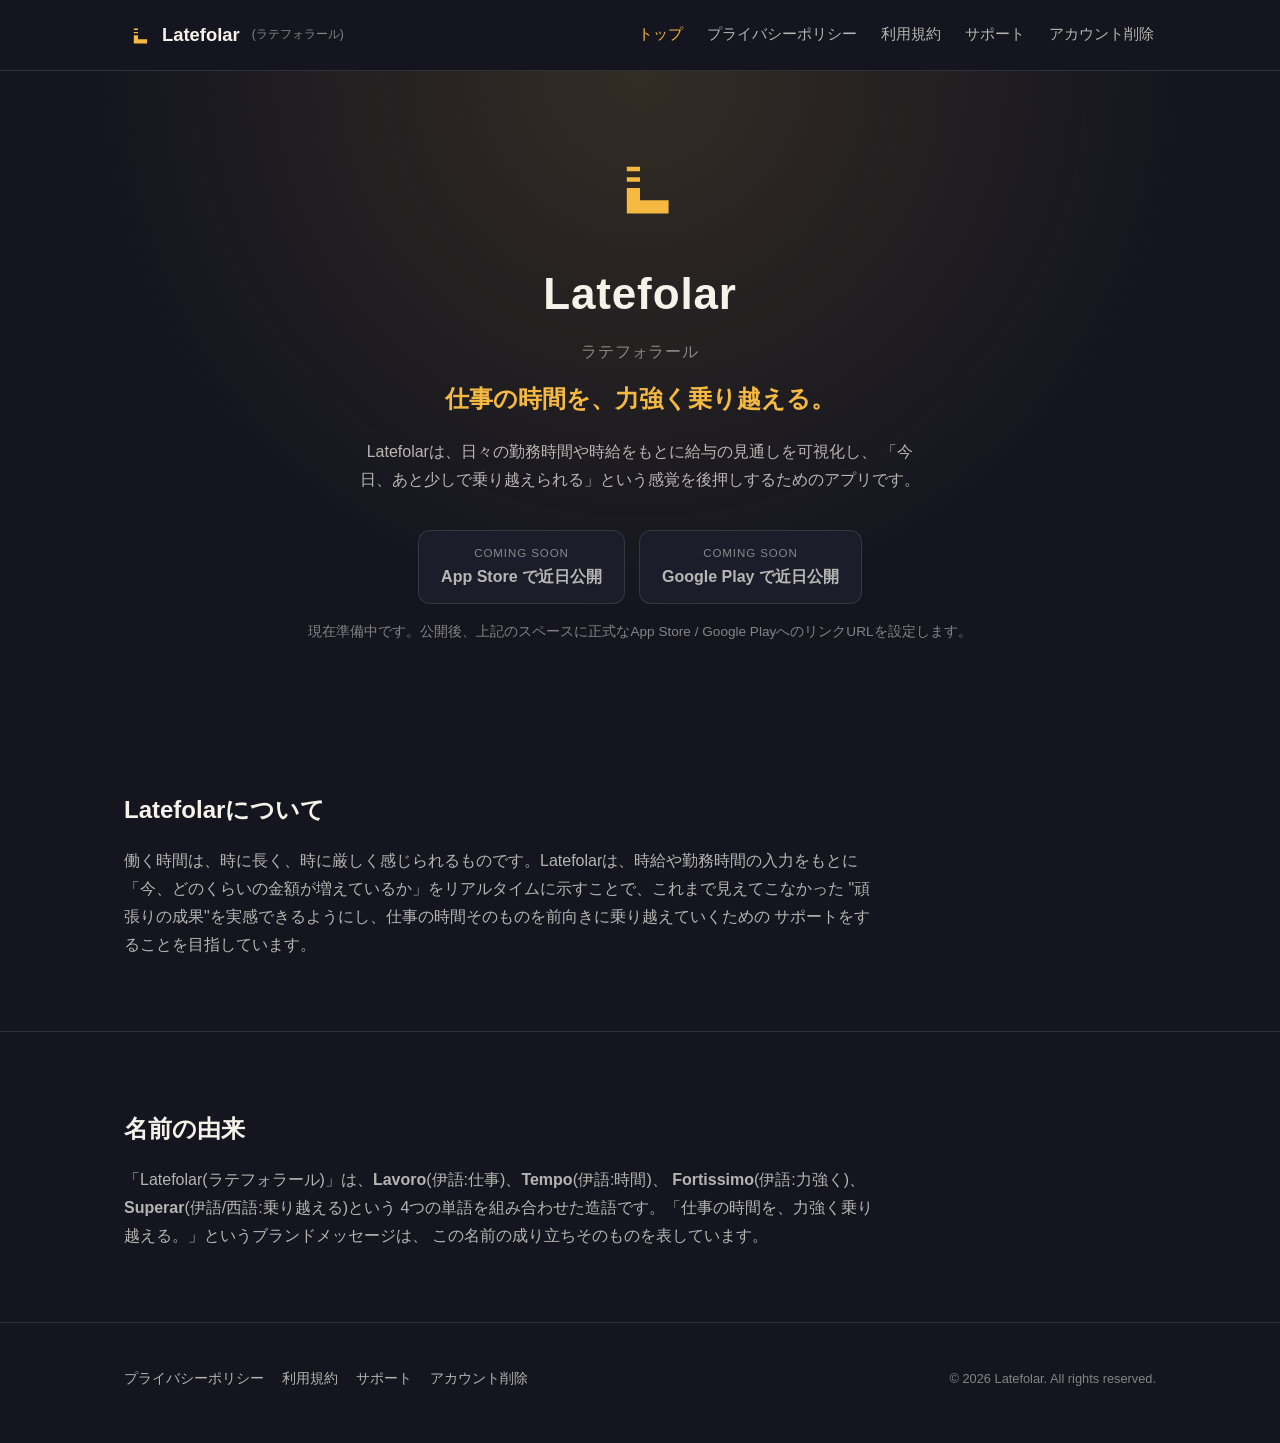
==== index.html @ 8a9f83f2 "Initial commit: Latefolar static site" ====
<!DOCTYPE html>
<html lang="ja">
<head>
<meta charset="UTF-8">
<meta name="viewport" content="width=device-width, initial-scale=1.0">
<title>Latefolar(ラテフォラール) | 仕事の時間を、力強く乗り越える。</title>
<meta name="description" content="Latefolar(ラテフォラール)は、仕事の時間を、力強く乗り越えるためのアプリです。">
<link rel="icon" href="assets/img/logo.svg" type="image/svg+xml">
<link rel="stylesheet" href="assets/css/style.css">
</head>
<body>

<header class="site-header">
  <div class="container header-inner">
    <a class="brand" href="index.html">
      <img class="brand-logo" src="assets/img/logo.svg" alt="Latefolar ロゴ">
      Latefolar<span class="brand-reading">(ラテフォラール)</span>
    </a>
    <nav class="site-nav" aria-label="サイト内ナビゲーション">
      <a href="index.html" aria-current="page">トップ</a>
      <a href="privacy.html">プライバシーポリシー</a>
      <a href="terms.html">利用規約</a>
      <a href="support.html">サポート</a>
      <a href="account-delete.html">アカウント削除</a>
    </nav>
  </div>
</header>

<main>
  <section class="hero">
    <div class="container">
      <img class="hero-logo" src="assets/img/logo.svg" alt="Latefolar ロゴ">
      <h1>Latefolar<span class="hero-reading">ラテフォラール</span></h1>
      <p class="hero-message">仕事の時間を、力強く乗り越える。</p>
      <p class="hero-lead">
        Latefolarは、日々の勤務時間や時給をもとに給与の見通しを可視化し、
        「今日、あと少しで乗り越えられる」という感覚を後押しするためのアプリです。
      </p>

      <div class="store-buttons">
        <span class="store-button" role="button" aria-disabled="true" data-store-url="">
          <span class="store-button-eyebrow">Coming soon</span>
          <span class="store-button-label">App Store で近日公開</span>
        </span>
        <span class="store-button" role="button" aria-disabled="true" data-store-url="">
          <span class="store-button-eyebrow">Coming soon</span>
          <span class="store-button-label">Google Play で近日公開</span>
        </span>
      </div>
      <p class="store-note">
        現在準備中です。公開後、上記のスペースに正式なApp Store / Google PlayへのリンクURLを設定します。
      </p>
    </div>
  </section>

  <section class="content-section">
    <div class="container">
      <h2>Latefolarについて</h2>
      <p>
        働く時間は、時に長く、時に厳しく感じられるものです。Latefolarは、時給や勤務時間の入力をもとに
        「今、どのくらいの金額が増えているか」をリアルタイムに示すことで、これまで見えてこなかった
        "頑張りの成果"を実感できるようにし、仕事の時間そのものを前向きに乗り越えていくための
        サポートをすることを目指しています。
      </p>
    </div>
  </section>

  <section class="content-section">
    <div class="container">
      <h2>名前の由来</h2>
      <p>
        「Latefolar(ラテフォラール)」は、<strong>Lavoro</strong>(伊語:仕事)、<strong>Tempo</strong>(伊語:時間)、
        <strong>Fortissimo</strong>(伊語:力強く)、<strong>Superar</strong>(伊語/西語:乗り越える)という
        4つの単語を組み合わせた造語です。「仕事の時間を、力強く乗り越える。」というブランドメッセージは、
        この名前の成り立ちそのものを表しています。
      </p>
    </div>
  </section>
</main>

<footer class="site-footer">
  <div class="container footer-inner">
    <nav class="footer-nav" aria-label="フッターナビゲーション">
      <a href="privacy.html">プライバシーポリシー</a>
      <a href="terms.html">利用規約</a>
      <a href="support.html">サポート</a>
      <a href="account-delete.html">アカウント削除</a>
    </nav>
    <p class="footer-copy">&copy; 2026 Latefolar. All rights reserved.</p>
  </div>
</footer>

</body>
</html>
---- assets/css/style.css ----
/* ==========================================================================
   Latefolar 公式サイト 共通スタイル
   プレーンCSS / フレームワーク不使用 / 外部フォント・外部リクエスト不使用
   ========================================================================== */

:root {
  --color-amber: #F5B942;
  --color-amber-strong: #ffcf6b;
  --color-bg: #14151F;
  --color-bg-elevated: #1b1d2a;
  --color-bg-card: #1f2130;
  --color-text: #F5F2EA;
  --color-text-muted: rgba(245, 242, 234, 0.72);
  --color-text-faint: rgba(245, 242, 234, 0.5);
  --color-border: rgba(245, 185, 66, 0.25);
  --color-border-soft: rgba(245, 242, 234, 0.12);
  --color-placeholder-bg: rgba(245, 185, 66, 0.1);
  --color-placeholder-border: rgba(245, 185, 66, 0.45);
  --font-family: -apple-system, BlinkMacSystemFont, "Segoe UI", "Hiragino Kaku Gothic ProN",
    "Hiragino Sans", "Yu Gothic UI", "Yu Gothic", Meiryo, Roboto, sans-serif;
  --max-width: 1080px;
  --content-max-width: 760px;
  --radius: 14px;
}

* {
  box-sizing: border-box;
}

html {
  color-scheme: dark;
}

body {
  margin: 0;
  background: var(--color-bg);
  color: var(--color-text);
  font-family: var(--font-family);
  line-height: 1.75;
  -webkit-font-smoothing: antialiased;
}

img {
  max-width: 100%;
  display: block;
}

a {
  color: var(--color-amber);
  text-decoration: none;
}

a:hover,
a:focus-visible {
  text-decoration: underline;
}

.container {
  width: 100%;
  max-width: var(--max-width);
  margin: 0 auto;
  padding: 0 24px;
}

/* ---------- Header / Nav ---------- */

.site-header {
  border-bottom: 1px solid var(--color-border-soft);
  background: var(--color-bg);
  position: sticky;
  top: 0;
  z-index: 10;
}

.header-inner {
  display: flex;
  align-items: center;
  justify-content: space-between;
  flex-wrap: wrap;
  gap: 12px;
  padding-top: 16px;
  padding-bottom: 16px;
}

.brand {
  display: flex;
  align-items: center;
  gap: 10px;
  font-weight: 700;
  font-size: 1.15rem;
  color: var(--color-text);
}

.brand:hover,
.brand:focus-visible {
  text-decoration: none;
}

.brand-logo {
  width: 28px;
  height: 28px;
  flex-shrink: 0;
}

.brand-reading {
  font-weight: 400;
  font-size: 0.75rem;
  color: var(--color-text-faint);
  margin-left: 2px;
}

.site-nav {
  display: flex;
  flex-wrap: wrap;
  gap: 4px 20px;
}

.site-nav a {
  color: var(--color-text-muted);
  font-size: 0.92rem;
  padding: 6px 2px;
}

.site-nav a:hover,
.site-nav a:focus-visible,
.site-nav a[aria-current="page"] {
  color: var(--color-amber);
  text-decoration: none;
}

/* ---------- Hero ---------- */

.hero {
  padding: 72px 0 56px;
  text-align: center;
  background:
    radial-gradient(ellipse at 50% 0%, rgba(245, 185, 66, 0.14), transparent 60%),
    var(--color-bg);
}

.hero-logo {
  width: 88px;
  height: 88px;
  margin: 0 auto 24px;
}

.hero h1 {
  margin: 0 0 12px;
  font-size: clamp(2rem, 5vw, 2.75rem);
  letter-spacing: 0.02em;
}

.hero-reading {
  display: block;
  font-size: 1rem;
  font-weight: 400;
  color: var(--color-text-faint);
  margin-top: 6px;
  letter-spacing: 0.05em;
}

.hero-message {
  font-size: clamp(1.15rem, 3vw, 1.5rem);
  font-weight: 700;
  color: var(--color-amber);
  margin: 0 0 18px;
}

.hero-lead {
  max-width: 560px;
  margin: 0 auto 36px;
  color: var(--color-text-muted);
}

/* ---------- Store buttons (未公開のため disabled 表示) ---------- */

.store-buttons {
  display: flex;
  flex-wrap: wrap;
  justify-content: center;
  gap: 14px;
}

.store-button {
  display: inline-flex;
  flex-direction: column;
  align-items: center;
  justify-content: center;
  min-width: 200px;
  padding: 12px 22px;
  border-radius: 12px;
  border: 1px solid var(--color-border-soft);
  background: var(--color-bg-elevated);
  color: var(--color-text-faint);
  cursor: not-allowed;
  user-select: none;
}

.store-button .store-button-eyebrow {
  font-size: 0.72rem;
  letter-spacing: 0.08em;
  text-transform: uppercase;
  color: var(--color-text-faint);
}

.store-button .store-button-label {
  font-size: 1rem;
  font-weight: 600;
  color: var(--color-text-muted);
}

.store-note {
  margin-top: 16px;
  font-size: 0.85rem;
  color: var(--color-text-faint);
}

/* ---------- Sections ---------- */

section.content-section {
  padding: 56px 0;
}

section.content-section + section.content-section {
  border-top: 1px solid var(--color-border-soft);
}

.content-section h2 {
  font-size: 1.5rem;
  margin-bottom: 16px;
}

.content-section p {
  color: var(--color-text-muted);
  max-width: var(--content-max-width);
}

/* ---------- Legal / long-form pages ---------- */

.page-header {
  padding: 56px 0 24px;
  border-bottom: 1px solid var(--color-border-soft);
}

.page-header h1 {
  margin: 0 0 8px;
  font-size: clamp(1.6rem, 4vw, 2.1rem);
}

.page-updated {
  color: var(--color-text-faint);
  font-size: 0.9rem;
}

.legal-main {
  padding: 40px 0 80px;
}

.legal-main .container {
  max-width: var(--content-max-width);
}

.disclaimer {
  background: var(--color-placeholder-bg);
  border: 1px solid var(--color-placeholder-border);
  border-radius: var(--radius);
  padding: 18px 20px;
  margin-bottom: 40px;
  font-size: 0.92rem;
  color: var(--color-text);
}

.disclaimer strong {
  color: var(--color-amber);
}

.legal-main h2 {
  font-size: 1.2rem;
  margin-top: 40px;
  margin-bottom: 12px;
  padding-top: 8px;
}

.legal-main h3 {
  font-size: 1.02rem;
  margin-top: 24px;
  margin-bottom: 8px;
  color: var(--color-amber-strong);
}

.legal-main p,
.legal-main li {
  color: var(--color-text-muted);
}

.legal-main ul,
.legal-main ol {
  padding-left: 1.3em;
}

.legal-main li + li {
  margin-top: 6px;
}

.placeholder {
  display: inline;
  background: var(--color-placeholder-bg);
  border: 1px dashed var(--color-placeholder-border);
  border-radius: 4px;
  padding: 0 5px;
  color: var(--color-amber-strong);
  font-style: normal;
}

/* ---------- Simple info card pages (Support / Account Delete) ---------- */

.info-card {
  max-width: var(--content-max-width);
  margin: 0 auto;
  background: var(--color-bg-card);
  border: 1px solid var(--color-border-soft);
  border-radius: var(--radius);
  padding: 32px;
}

.info-card h2 {
  margin-top: 0;
}

.contact-email {
  display: inline-block;
  margin: 8px 0 4px;
  font-size: 1.1rem;
  font-weight: 700;
}

/* ---------- Footer ---------- */

.site-footer {
  border-top: 1px solid var(--color-border-soft);
  padding: 32px 0 40px;
}

.footer-inner {
  display: flex;
  flex-wrap: wrap;
  justify-content: space-between;
  align-items: center;
  gap: 16px;
}

.footer-nav {
  display: flex;
  flex-wrap: wrap;
  gap: 4px 18px;
}

.footer-nav a {
  color: var(--color-text-muted);
  font-size: 0.85rem;
}

.footer-copy {
  color: var(--color-text-faint);
  font-size: 0.8rem;
}

/* ---------- Responsive ---------- */

@media (max-width: 640px) {
  .header-inner {
    flex-direction: column;
    align-items: flex-start;
  }

  .site-nav {
    width: 100%;
    gap: 4px 16px;
  }

  .hero {
    padding: 56px 0 40px;
  }

  .info-card {
    padding: 24px;
  }

  .footer-inner {
    flex-direction: column;
    align-items: flex-start;
  }
}
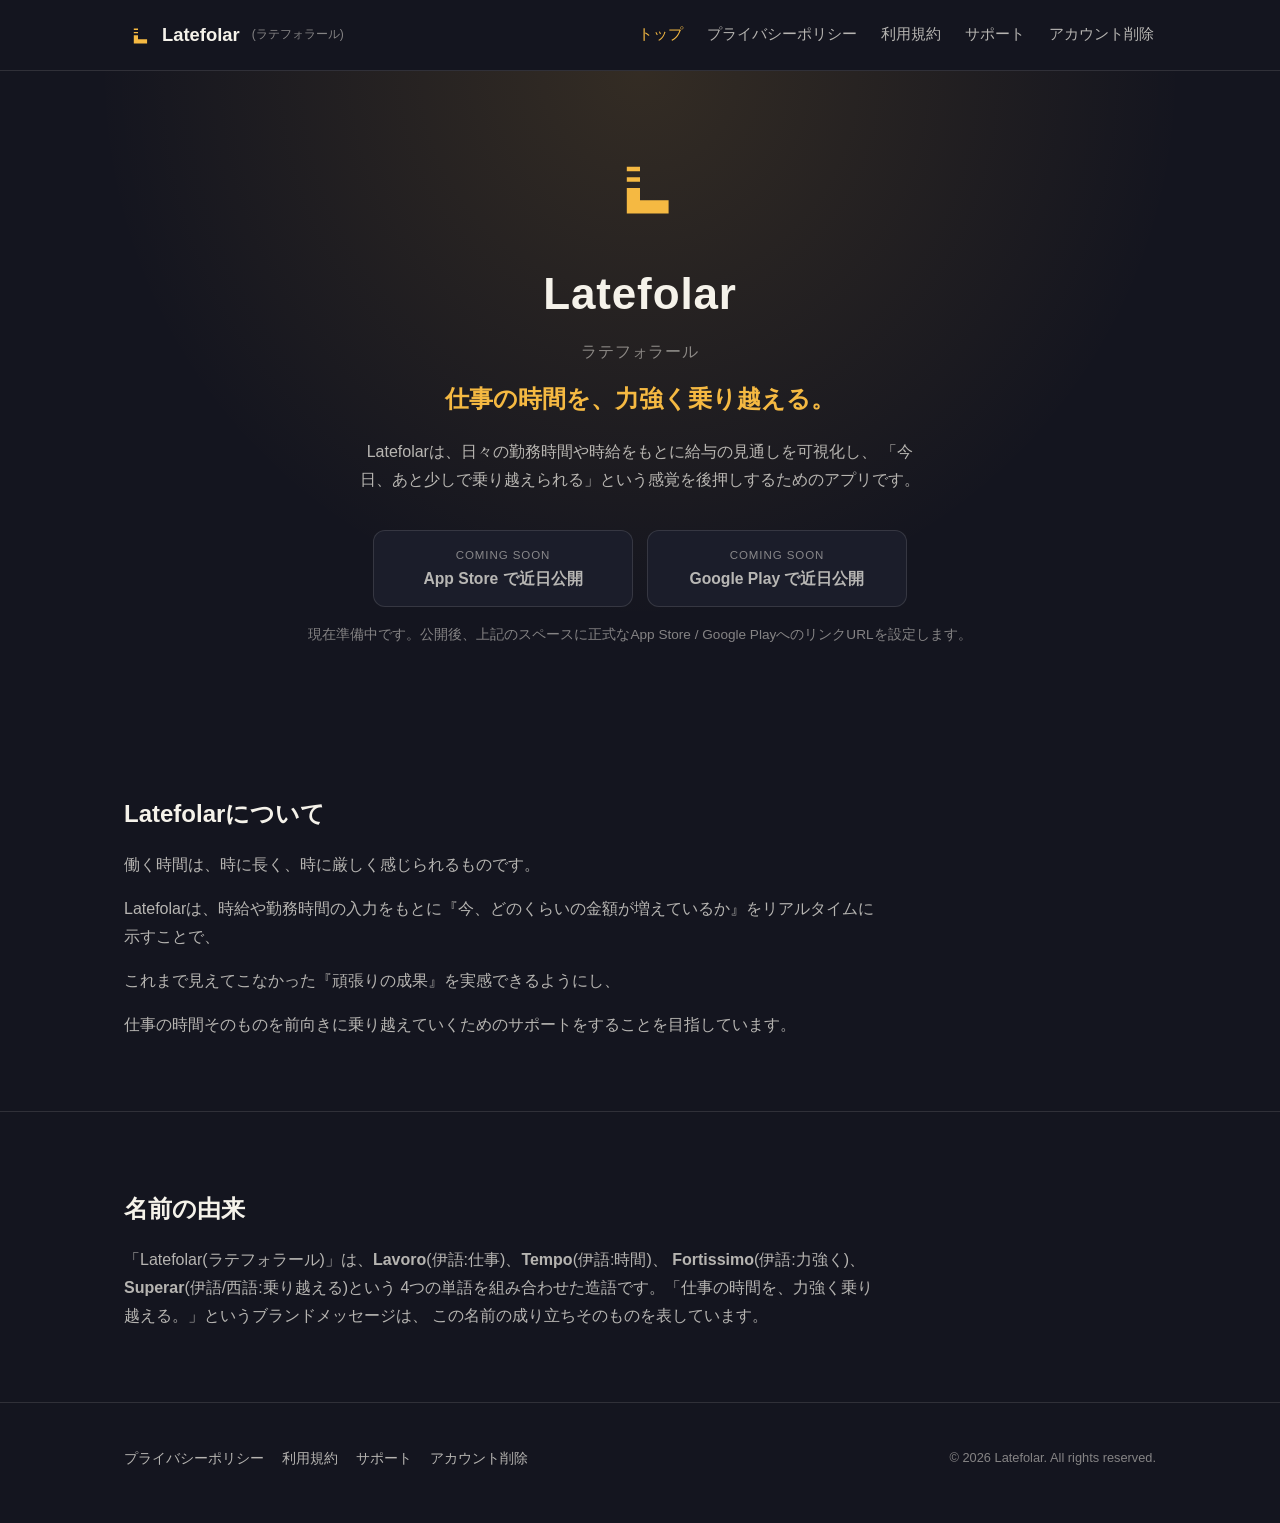
==== commit aaf15d72: "Improve mobile UI: hamburger nav, footer stacking, store button sizing, copy paragraphs - Add mobile" ====
--- a/index.html
+++ b/index.html
@@ -16,7 +16,12 @@
       <img class="brand-logo" src="assets/img/logo.svg" alt="Latefolar ロゴ">
       Latefolar<span class="brand-reading">(ラテフォラール)</span>
     </a>
-    <nav class="site-nav" aria-label="サイト内ナビゲーション">
+    <button type="button" class="nav-toggle" aria-expanded="false" aria-controls="site-nav" aria-label="メニューを開閉する">
+      <span class="nav-toggle-bar"></span>
+      <span class="nav-toggle-bar"></span>
+      <span class="nav-toggle-bar"></span>
+    </button>
+    <nav class="site-nav" id="site-nav" aria-label="サイト内ナビゲーション">
       <a href="index.html" aria-current="page">トップ</a>
       <a href="privacy.html">プライバシーポリシー</a>
       <a href="terms.html">利用規約</a>
@@ -56,12 +61,10 @@
   <section class="content-section">
     <div class="container">
       <h2>Latefolarについて</h2>
-      <p>
-        働く時間は、時に長く、時に厳しく感じられるものです。Latefolarは、時給や勤務時間の入力をもとに
-        「今、どのくらいの金額が増えているか」をリアルタイムに示すことで、これまで見えてこなかった
-        "頑張りの成果"を実感できるようにし、仕事の時間そのものを前向きに乗り越えていくための
-        サポートをすることを目指しています。
-      </p>
+      <p>働く時間は、時に長く、時に厳しく感じられるものです。</p>
+      <p>Latefolarは、時給や勤務時間の入力をもとに『今、どのくらいの金額が増えているか』をリアルタイムに示すことで、</p>
+      <p>これまで見えてこなかった『頑張りの成果』を実感できるようにし、</p>
+      <p>仕事の時間そのものを前向きに乗り越えていくためのサポートをすることを目指しています。</p>
     </div>
   </section>
 
@@ -90,5 +93,6 @@
   </div>
 </footer>
 
+<script src="assets/js/main.js"></script>
 </body>
 </html>
--- a/assets/css/style.css
+++ b/assets/css/style.css
@@ -128,6 +128,42 @@
   text-decoration: none;
 }
 
+/* ハンバーガーメニュー(モバイル幅でのみ表示。デスクトップでは非表示) */
+.nav-toggle {
+  display: none;
+  flex-direction: column;
+  justify-content: center;
+  align-items: center;
+  gap: 5px;
+  width: 40px;
+  height: 40px;
+  padding: 0;
+  border: none;
+  background: transparent;
+  cursor: pointer;
+  flex-shrink: 0;
+}
+
+.nav-toggle-bar {
+  width: 22px;
+  height: 2px;
+  background: var(--color-text);
+  border-radius: 2px;
+  transition: transform 0.2s ease, opacity 0.2s ease;
+}
+
+.nav-toggle.is-active .nav-toggle-bar:nth-child(1) {
+  transform: translateY(7px) rotate(45deg);
+}
+
+.nav-toggle.is-active .nav-toggle-bar:nth-child(2) {
+  opacity: 0;
+}
+
+.nav-toggle.is-active .nav-toggle-bar:nth-child(3) {
+  transform: translateY(-7px) rotate(-45deg);
+}
+
 /* ---------- Hero ---------- */
 
 .hero {
@@ -186,8 +222,9 @@
   flex-direction: column;
   align-items: center;
   justify-content: center;
-  min-width: 200px;
-  padding: 12px 22px;
+  width: min(260px, 100%);
+  min-height: 64px;
+  padding: 14px 16px;
   border-radius: 12px;
   border: 1px solid var(--color-border-soft);
   background: var(--color-bg-elevated);
@@ -204,9 +241,10 @@
 }
 
 .store-button .store-button-label {
-  font-size: 1rem;
+  font-size: 0.98rem;
   font-weight: 600;
   color: var(--color-text-muted);
+  white-space: nowrap;
 }
 
 .store-note {
@@ -369,13 +407,40 @@
 
 @media (max-width: 640px) {
   .header-inner {
+    flex-wrap: nowrap;
+  }
+
+  .nav-toggle {
+    display: inline-flex;
+  }
+
+  .site-nav {
+    position: absolute;
+    top: 100%;
+    left: 0;
+    right: 0;
     flex-direction: column;
-    align-items: flex-start;
-  }
-
-  .site-nav {
-    width: 100%;
-    gap: 4px 16px;
+    align-items: stretch;
+    gap: 0;
+    background: var(--color-bg-elevated);
+    border-bottom: 1px solid var(--color-border-soft);
+    padding: 8px 24px 24px;
+    box-shadow: 0 16px 28px rgba(0, 0, 0, 0.35);
+    opacity: 0;
+    visibility: hidden;
+    transform: translateY(-6px);
+    transition: opacity 0.18s ease, transform 0.18s ease, visibility 0.18s;
+  }
+
+  .site-nav.is-open {
+    opacity: 1;
+    visibility: visible;
+    transform: translateY(0);
+  }
+
+  .site-nav a {
+    padding: 8px 2px;
+    font-size: 1.02rem;
   }
 
   .hero {
@@ -388,6 +453,14 @@
 
   .footer-inner {
     flex-direction: column;
-    align-items: flex-start;
-  }
-}
+    align-items: center;
+    text-align: center;
+    gap: 20px;
+  }
+
+  .footer-nav {
+    flex-direction: column;
+    align-items: center;
+    gap: 14px;
+  }
+}
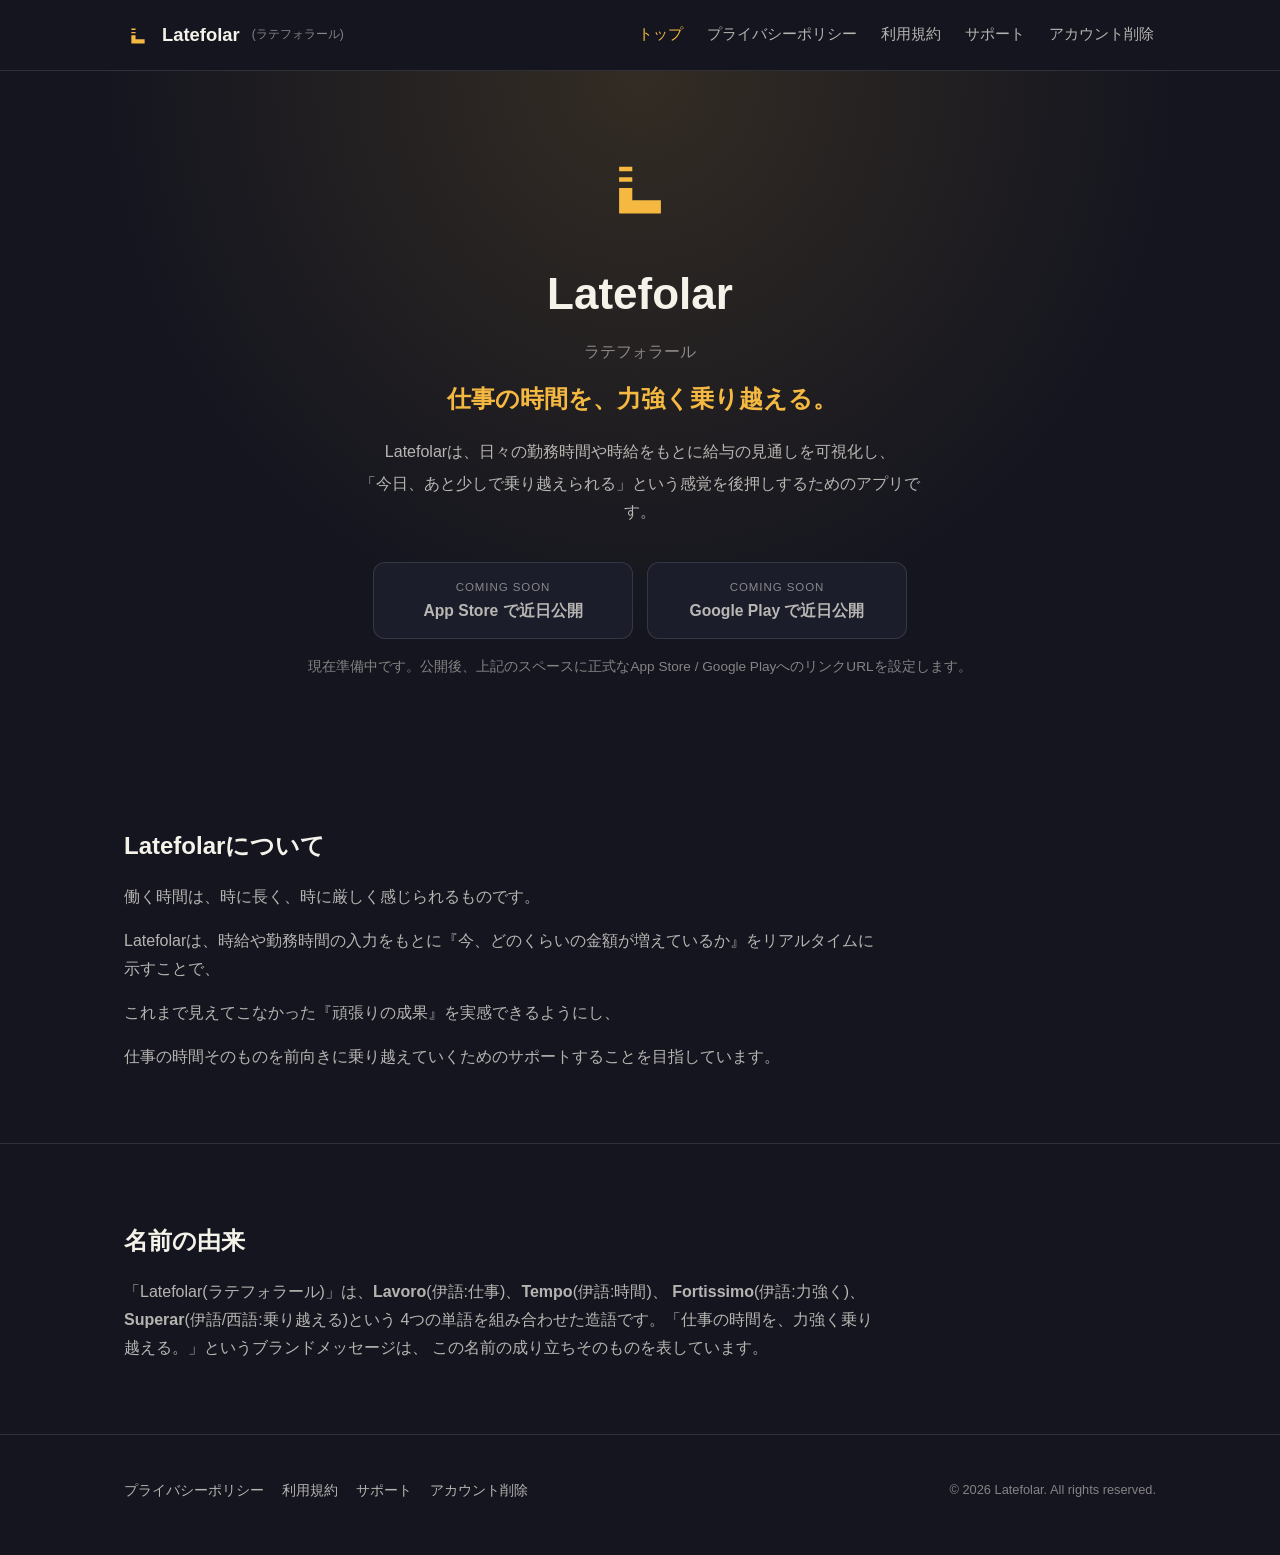
==== commit eeea1421: "Fix awkward text wrapping and wording on index.html - "サポートをすることを" -> "サポートすることを" in the closing sen" ====
--- a/index.html
+++ b/index.html
@@ -36,11 +36,11 @@
     <div class="container">
       <img class="hero-logo" src="assets/img/logo.svg" alt="Latefolar ロゴ">
       <h1>Latefolar<span class="hero-reading">ラテフォラール</span></h1>
-      <p class="hero-message">仕事の時間を、力強く乗り越える。</p>
-      <p class="hero-lead">
-        Latefolarは、日々の勤務時間や時給をもとに給与の見通しを可視化し、
-        「今日、あと少しで乗り越えられる」という感覚を後押しするためのアプリです。
-      </p>
+      <p class="hero-message">仕事の時間を、力強く乗り越える<span class="cjk-tail-fix">。</span></p>
+      <div class="hero-lead">
+        <p>Latefolarは、日々の勤務時間や時給をもとに給与の見通しを可視化し、</p>
+        <p>「今日、あと少しで乗り越えられる」という感覚を後押しするためのアプリです。</p>
+      </div>
 
       <div class="store-buttons">
         <span class="store-button" role="button" aria-disabled="true" data-store-url="">
@@ -64,7 +64,7 @@
       <p>働く時間は、時に長く、時に厳しく感じられるものです。</p>
       <p>Latefolarは、時給や勤務時間の入力をもとに『今、どのくらいの金額が増えているか』をリアルタイムに示すことで、</p>
       <p>これまで見えてこなかった『頑張りの成果』を実感できるようにし、</p>
-      <p>仕事の時間そのものを前向きに乗り越えていくためのサポートをすることを目指しています。</p>
+      <p>仕事の時間そのものを前向きに乗り越えていくためのサポートすることを目指しています。</p>
     </div>
   </section>
 
@@ -73,8 +73,8 @@
       <h2>名前の由来</h2>
       <p>
         「Latefolar(ラテフォラール)」は、<strong>Lavoro</strong>(伊語:仕事)、<strong>Tempo</strong>(伊語:時間)、
-        <strong>Fortissimo</strong>(伊語:力強く)、<strong>Superar</strong>(伊語/西語:乗り越える)という
-        4つの単語を組み合わせた造語です。「仕事の時間を、力強く乗り越える。」というブランドメッセージは、
+        <strong>Fortissimo</strong>(伊語:力強く)、<span class="nowrap"><strong>Superar</strong>(伊語/西語:乗り越える)</span>という
+        4つの単語を組み合わせた造語です。「仕事の時間を、力強く乗り越える。」という<span class="nowrap">ブランドメッセージは、</span>
         この名前の成り立ちそのものを表しています。
       </p>
     </div>
--- a/assets/css/style.css
+++ b/assets/css/style.css
@@ -100,6 +100,9 @@
   width: 28px;
   height: 28px;
   flex-shrink: 0;
+  /* ロゴのアートワークはviewBox(0 0 200 200)の幾何中心より右寄りに描画されているため、
+     見た目の中心を揃えるために視覚的に補正する(パス自体は変更しない) */
+  transform: translateX(-8.75%);
 }
 
 .brand-reading {
@@ -178,12 +181,14 @@
   width: 88px;
   height: 88px;
   margin: 0 auto 24px;
+  /* ロゴのアートワークはviewBox(0 0 200 200)の幾何中心より右寄りに描画されているため、
+     見た目の中心を揃えるために視覚的に補正する(パス自体は変更しない) */
+  transform: translateX(-8.75%);
 }
 
 .hero h1 {
   margin: 0 0 12px;
   font-size: clamp(2rem, 5vw, 2.75rem);
-  letter-spacing: 0.02em;
 }
 
 .hero-reading {
@@ -192,7 +197,6 @@
   font-weight: 400;
   color: var(--color-text-faint);
   margin-top: 6px;
-  letter-spacing: 0.05em;
 }
 
 .hero-message {
@@ -202,10 +206,25 @@
   margin: 0 0 18px;
 }
 
+/* 全角句読点(。、)は文字セル内の右側に余白を持つため、行末に来ると
+   text-align:centerの中心がその分だけ左に寄って見える。行末の句点だけ
+   余白を打ち消して見た目の中心を揃える */
+.cjk-tail-fix {
+  margin-right: -0.15em;
+}
+
 .hero-lead {
   max-width: 560px;
   margin: 0 auto 36px;
   color: var(--color-text-muted);
+}
+
+.hero-lead p {
+  margin: 0;
+}
+
+.hero-lead p + p {
+  margin-top: 4px;
 }
 
 /* ---------- Store buttons (未公開のため disabled 表示) ---------- */
@@ -271,6 +290,11 @@
 .content-section p {
   color: var(--color-text-muted);
   max-width: var(--content-max-width);
+}
+
+/* 意味的に分割されたくない語句を折り返し途中で分断しないための補助クラス */
+.nowrap {
+  white-space: nowrap;
 }
 
 /* ---------- Legal / long-form pages ---------- */
